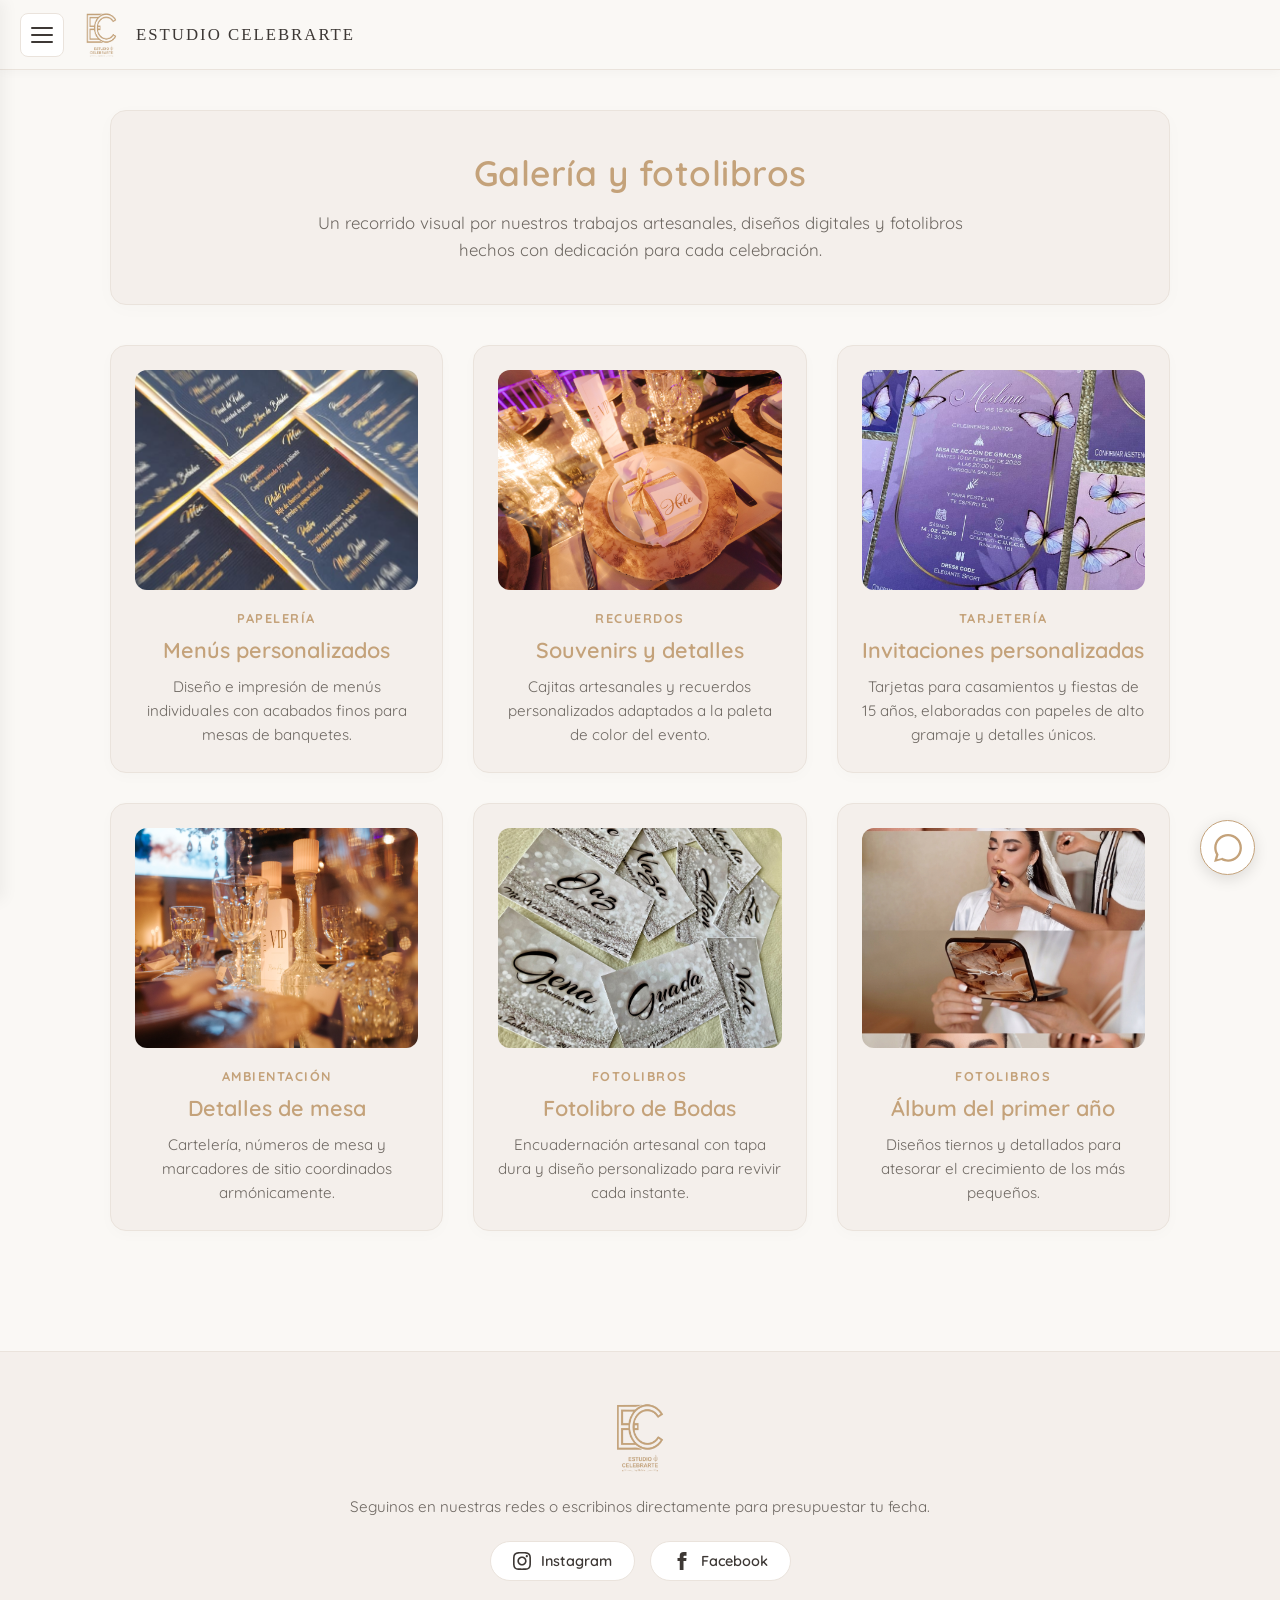
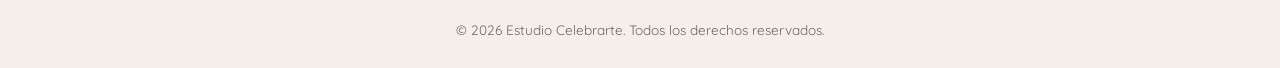
==== teamplates/galeria.html @ ae44eafb "Add files via upload" ====
<!DOCTYPE html>
<html lang="es">
<head>
  <meta charset="UTF-8">
  <meta name="viewport" content="width=device-width, initial-scale=1.0">
  <meta property="og:title" content="Estudio Celebrarte - Organización de Eventos">
  <meta property="og:description" content="Diseño y ambientación para tus celebraciones.">
  <meta property="og:image" content="link-de-tu-imagen.jpg">
  <meta name="description" content="Estudio Celebrarte: Organización, ambientación y diseño de eventos. Hacemos tu celebración inolvidable.">
  <title>Galería y fotolibros - Estudio Celebrarte</title>
  <link rel="icon" type="image/png" href="logo.png">
  <link rel="stylesheet" href="../static/css/galeria/styles.css">
</head>
<body>

  <input type="checkbox" id="menu-toggle" class="menu-checkbox">

  <header class="top-bar">
    <label for="menu-toggle" class="hamburger-btn" aria-label="Abrir menú">
      <span></span>
      <span></span>
      <span></span>
    </label>

    <a href="index.html" class="header-logo-ec">
      <img src="../static/images/logo.png" alt="Logotipo de Estudio Celebrarte" class="logo-img-mini">
      <span class="header-brand-title">ESTUDIO CELEBRARTE</span>
    </a>
  </header>

  <nav class="sidebar">
    <div class="sidebar-header">
      <img src="../static/images/logo.png" alt="Logotipo de Estudio Celebrarte" class="sidebar-logo-img">
      <label for="menu-toggle" class="close-btn">&times;</label>
    </div>

    <ul class="nav-links">
      <li><a href="index.html">Inicio</a></li>
      <li><a href="galeria.html" class="active">Galería y fotolibros</a></li>
      <li><a href="servicios.html">Servicios</a></li>
      <li><a href="nosotros.html">Contacto</a></li>
      <li>
        <button id="themeToggle" class="theme-toggle-btn" aria-label="Cambiar tema">
          <span id="themeText">Modo Oscuro</span>
        </button>
      </li>
    </ul>
  </nav>

  <main class="main-content">
    
    <header class="galeria-header">
      <h1 class="titulo-galeria">Galería y fotolibros</h1>
      <p class="descripcion-galeria">Un recorrido visual por nuestros trabajos artesanales, diseños digitales y fotolibros hechos con dedicación para cada celebración.</p>
    </header>

    <section class="galeria-grid">

      <!-- TARJETA 1: MENÚS PERSONALIZADOS -->
      <article class="galeria-card">
        <img src="../static/images/imagen1.jpeg" alt="Menús personalizados" class="galeria-card-img">
        <div class="galeria-card-body">
          <span class="categoria-tag">Papelería</span>
          <h2 class="card-titulo">Menús personalizados</h2>
          <p class="card-texto">Diseño e impresión de menús individuales con acabados finos para mesas de banquetes.</p>
        </div>
      </article>

      <!-- TARJETA 2: SOUVENIRS Y DETALLES -->
      <article class="galeria-card">
        <img src="../static/images/souvenir.jpg" alt="Souvenirs y Detalles" class="galeria-card-img">
        <div class="galeria-card-body">
          <span class="categoria-tag">Recuerdos</span>
          <h2 class="card-titulo">Souvenirs y detalles</h2>
          <p class="card-texto">Cajitas artesanales y recuerdos personalizados adaptados a la paleta de color del evento.</p>
        </div>
      </article>

      <!-- TARJETA 3: INVITACIONES PERSONALIZADAS -->
      <article class="galeria-card">
        <img src="../static/images/invitacionimpresa.jpeg" alt="Invitaciones personalizadas" class="galeria-card-img">
        <div class="galeria-card-body">
          <span class="categoria-tag">Tarjetería</span>
          <h2 class="card-titulo">Invitaciones personalizadas</h2>
          <p class="card-texto">Tarjetas para casamientos y fiestas de 15 años, elaboradas con papeles de alto gramaje y detalles únicos.</p>
        </div>
      </article>

      <!-- TARJETA 4: DETALLES DE MESA -->
      <article class="galeria-card">
        <img src="../static/images/numeromesa.jpg" alt="Detalles de Mesa y Ambientación" class="galeria-card-img">
        <div class="galeria-card-body">
          <span class="categoria-tag">Ambientación</span>
          <h2 class="card-titulo">Detalles de mesa</h2>
          <p class="card-texto">Cartelería, números de mesa y marcadores de sitio coordinados armónicamente.</p>
        </div>
      </article>

      <!-- TARJETA 5: FOTOLIBRO DE BODAS -->
      <article class="galeria-card">
        <img src="../static/images/imagen2.jpeg" alt="Fotolibro de Bodas" class="galeria-card-img">
        <div class="galeria-card-body">
          <span class="categoria-tag">Fotolibros</span>
          <h2 class="card-titulo">Fotolibro de Bodas</h2>
          <p class="card-texto">Encuadernación artesanal con tapa dura y diseño personalizado para revivir cada instante.</p>
        </div>
      </article>

      <!-- TARJETA 6: ÁLBUM PRIMER AÑO -->
      <article class="galeria-card">
        <img src="../static/images/maquillaje.jpg" alt="Maquillaje y preparación para novias" class="galeria-card-img">
        <div class="galeria-card-body">
          <span class="categoria-tag">Fotolibros</span>
          <h2 class="card-titulo">Álbum del primer año</h2>
          <p class="card-texto">Diseños tiernos y detallados para atesorar el crecimiento de los más pequeños.</p>
        </div>
      </article>

    </section>

  </main>

  <a href="https://wa.me/+5491161277512?text=Hola!%20Quisiera%20consultar%20por%20los%20servicios%20de%20Estudio%20Celebrarte" class="btn-whatsapp-flotante" target="_blank" aria-label="Contacto por WhatsApp">
    <svg viewBox="0 0 24 24">
      <path d="M.057 24l1.687-6.163c-1.041-1.804-1.588-3.849-1.587-5.946.003-6.556 5.338-11.891 11.893-11.891 3.181.001 6.167 1.24 8.413 3.488 2.245 2.248 3.481 5.236 3.48 8.414-.003 6.557-5.338 11.892-11.893 11.892-1.99-.001-3.951-.5-5.688-1.448l-6.305 1.654zm6.597-3.807c1.676.995 3.276 1.591 5.392 1.592 5.448 0 9.886-4.434 9.889-9.885.002-5.462-4.415-9.89-9.881-9.892-5.452 0-9.887 4.434-9.889 9.884-.001 2.225.651 3.891 1.746 5.634l-1.099 4.016 4.062-1.065z"/>
    </svg>
  </a>

  <footer class="footer" id="contacto">
    <div class="footer-contenido">
      <img src="../static/images/logo.png" alt="Logotipo de Estudio Celebrarte" class="footer-logo-img">
      <p class="footer-texto">Seguinos en nuestras redes o escribinos directamente para presupuestar tu fecha.</p>
      
      <div class="footer-redes">
        <a href="https://www.instagram.com/estudiocelebrarte/?utm_source=ig_web_button_share_sheet" target="_blank" class="btn-red">
          <svg viewBox="0 0 24 24">
            <path d="M12 2.163c3.204 0 3.584.012 4.85.07 3.252.148 4.771 1.691 4.919 4.919.058 1.265.069 1.645.069 4.849 0 3.205-.012 3.584-.069 4.849-.149 3.225-1.664 4.771-4.919 4.919-1.266.058-1.644.07-4.85.07-3.204 0-3.584-.012-4.849-.07-3.26-.149-4.771-1.699-4.919-4.92-.058-1.265-.07-1.644-.07-4.849 0-3.204.013-3.583.07-4.849.149-3.227 1.664-4.771 4.919-4.919 1.266-.057 1.645-.069 4.849-.069zm0-2.163c-3.259 0-3.667.014-4.947.072-4.358.2-6.78 2.618-6.98 6.98-.059 1.281-.073 1.689-.073 4.948 0 3.259.014 3.668.072 4.948.2 4.358 2.618 6.78 6.98 6.98 1.281.058 1.689.072 4.948.072 3.259 0 3.668-.014 4.948-.072 4.354-.2 6.782-2.618 6.979-6.98.059-1.28.073-1.689.073-4.948 0-3.259-.014-3.667-.072-4.947-.196-4.354-2.617-6.78-6.979-6.98-1.281-.059-1.69-.073-4.949-.073zm0 5.838c-3.403 0-6.162 2.759-6.162 6.162s2.759 6.163 6.162 6.163 6.162-2.759 6.162-6.163c0-3.403-2.759-6.162-6.162-6.162zm0 10.162c-2.209 0-4-1.79-4-4 0-2.209 1.791-4 4-4s4 1.791 4 4c0 2.21-1.791 4-4 4zm6.406-11.845c-.796 0-1.441.645-1.441 1.44s.645 1.44 1.441 1.44c.795 0 1.439-.645 1.439-1.44s-.644-1.44-1.439-1.44z"/>
          </svg>
          <span>Instagram</span>
        </a>

        <a href="https://facebook.com" target="_blank" class="btn-red">
          <svg viewBox="0 0 24 24">
            <path d="M9 8H6v4h3v12h5V12h3.642L18 8h-4V6.333C14 5.374 14.5 5 15.5 5H18V0h-3.808C10.592 0 9 1.583 9 4.615V8z"/>
          </svg>
          <span>Facebook</span>
        </a>
      </div>

      <p class="footer-derechos">&copy; 2026 Estudio Celebrarte. Todos los derechos reservados.</p>
    </div>
  </footer>

  <button id="btnTop" title="Volver arriba">&#8679;</button>

  <script>
    const btnTop = document.getElementById("btnTop");

    window.addEventListener("scroll", function() {
      if (document.body.scrollTop > 300 || document.documentElement.scrollTop > 300) {
        btnTop.style.display = "block";
      } else {
        btnTop.style.display = "none";
      }
    });

    if (btnTop) {
      btnTop.addEventListener("click", function() {
        window.scrollTo({
          top: 0,
          behavior: "smooth"
        });
      });
    }

    const themeToggleBtn = document.getElementById('themeToggle');
    const themeText = document.getElementById('themeText');

    const currentTheme = localStorage.getItem('theme');

    if (currentTheme === 'dark') {
      document.body.classList.add('dark-mode');
      if (themeText) themeText.textContent = 'Modo Claro';
    }

    if (themeToggleBtn) {
      themeToggleBtn.addEventListener('click', () => {
        document.body.classList.toggle('dark-mode');

        const isDark = document.body.classList.contains('dark-mode');

        if (isDark) {
          if (themeText) themeText.textContent = 'Modo Claro';
          localStorage.setItem('theme', 'dark');
        } else {
          if (themeText) themeText.textContent = 'Modo Oscuro';
          localStorage.setItem('theme', 'light');
        }
      });
    }
  </script>
</body>
</html>
---- static/css/galeria/styles.css ----
/* --- IMPORTAR FUENTE REDONDEADA Y LINDA (Quicksand) --- */
    @import url('https://fonts.googleapis.com/css2?family=Quicksand:wght@400;500;600;700&display=swap');

    /* --- RESET BÃSICO Y VARIABLES DE COLOR --- */
    * {
      margin: 0;
      padding: 0;
      box-sizing: border-box;
    }

    /* --- PALETA MODO CLARO (Basada en el modelo "Nuestra Esencia & Taller") --- */
    :root {
      --color-fondo: #FAF8F5;       /* Marfil de fondo general */
      --color-tarjeta: #F4EFEB;     /* Beige cÃ¡lido del modelo */
      --color-blanco: #FFFFFF;
      --color-texto: #3D3835;       /* Gris cÃ¡lido oscuro */
      --color-texto-suave: #6E6862; /* Texto secundario mÃ¡s suave */
      --color-dorado: #C4A27A;      /* Dorado sobrio */
      --color-borde: #EAE3DC;       /* Borde beige neutro muy suave */
      --color-header: rgba(250, 248, 245, 0.95);
      --fuente-principal: 'Georgia', serif;
      --fuente-secundaria: 'Helvetica Neue', Arial, sans-serif;
      --fuente-redondeada: 'Quicksand', sans-serif;
    }

    /* --- PALETA MODO OSCURO --- */
    body.dark-mode {
      --color-fondo: #1A1816;
      --color-tarjeta: #26221E;
      --color-blanco: #2A2622;
      --color-texto: #F3EFE9;
      --color-texto-suave: #D1C9C1;
      --color-borde: #3D3630;
      --color-header: rgba(26, 24, 22, 0.95);
    }

    body {
      font-family: var(--fuente-secundaria);
      background-color: var(--color-fondo);
      color: var(--color-texto);
      min-height: 100vh;
      transition: background-color 0.3s ease, color 0.3s ease;
    }

    /* --- BARRA SUPERIOR FIJA --- */
    .top-bar {
      position: fixed;
      top: 0;
      left: 0;
      width: 100%;
      height: 70px;
      background-color: var(--color-header);
      backdrop-filter: blur(5px);
      border-bottom: 1px solid var(--color-borde);
      display: flex;
      align-items: center;
      padding: 0 20px;
      gap: 15px;
      z-index: 100;
      box-shadow: 0 2px 10px rgba(0,0,0,0.03);
      transition: background-color 0.3s ease, border-color 0.3s ease;
    }

    .menu-checkbox {
      display: none;
    }

    .hamburger-btn {
      width: 44px;
      height: 44px;
      background-color: var(--color-blanco);
      border: 1px solid var(--color-borde);
      border-radius: 8px;
      display: flex;
      flex-direction: column;
      justify-content: center;
      align-items: center;
      gap: 5px;
      cursor: pointer;
      transition: background-color 0.3s ease, border-color 0.3s ease;
      flex-shrink: 0;
    }

    .hamburger-btn:hover {
      background-color: var(--color-tarjeta);
    }

    .hamburger-btn span {
      width: 22px;
      height: 2px;
      background-color: var(--color-texto);
      border-radius: 2px;
      transition: background-color 0.3s ease;
    }

    .header-logo-ec {
      display: flex;
      align-items: center;
      gap: 12px;
      text-decoration: none;
    }

    .logo-img-mini {
      height: 45px;
      width: auto;
      object-fit: contain;
    }

    .header-brand-title {
      font-family: var(--fuente-principal);
      font-size: 1.05rem;
      color: var(--color-texto);
      letter-spacing: 2px;
      transition: color 0.3s ease;
    }

    /* --- NAVEGACIÃ“N LATERAL DESLIZANTE --- */
    .sidebar {
      width: 280px;
      background-color: var(--color-blanco);
      border-right: 1px solid var(--color-borde);
      padding: 30px 20px;
      display: flex;
      flex-direction: column;
      position: fixed;
      top: 0;
      left: 0;
      height: 100vh;
      z-index: 101;
      transform: translateX(-100%);
      transition: transform 0.4s ease-in-out, background-color 0.3s ease, border-color 0.3s ease;
      box-shadow: 4px 0 15px rgba(0, 0, 0, 0.05);
    }

    .menu-checkbox:checked ~ .sidebar {
      transform: translateX(0);
    }

    .sidebar-header {
      display: flex;
      align-items: center;
      justify-content: space-between;
      margin-bottom: 40px;
    }

    .sidebar-logo-img {
      height: 55px;
      width: auto;
      object-fit: contain;
    }

    .close-btn {
      font-size: 1.8rem;
      color: var(--color-texto);
      cursor: pointer;
      line-height: 1;
      padding: 0 5px;
      transition: color 0.3s ease;
    }

    .close-btn:hover {
      color: var(--color-dorado);
    }

    .nav-links {
      list-style: none;
    }

    .nav-links li {
      margin-bottom: 18px;
    }

    .nav-links a {
      text-decoration: none;
      color: var(--color-texto);
      font-size: 0.95rem;
      letter-spacing: 1px;
      text-transform: uppercase;
      display: block;
      padding: 10px 15px;
      border-radius: 4px;
      transition: all 0.3s ease;
    }

    .nav-links a:hover,
    .nav-links a.active {
      background-color: var(--color-tarjeta);
      color: var(--color-dorado);
      font-weight: bold;
    }

    .theme-toggle-btn {
      background: transparent;
      border: 1px solid var(--color-dorado);
      color: var(--color-texto);
      font-size: 0.95rem;
      padding: 8px 16px;
      border-radius: 20px;
      cursor: pointer;
      display: inline-flex;
      align-items: center;
      justify-content: center;
      transition: all 0.3s ease;
      width: 100%;
    }

    .theme-toggle-btn:hover {
      background-color: var(--color-dorado);
      color: #FFFFFF;
    }

    /* --- CONTENIDO PRINCIPAL --- */
    .main-content {
      padding: 110px 20px 60px 20px;
      max-width: 1100px;
      margin: 0 auto;
    }

    /* --- ENCABEZADO ESTILO MODELO --- */
    .galeria-header {
      background-color: var(--color-tarjeta);
      border: 1px solid var(--color-borde);
      border-radius: 16px;
      padding: 40px 30px;
      text-align: center;
      margin-bottom: 40px;
      box-shadow: 0 4px 20px rgba(0, 0, 0, 0.02);
    }

    .titulo-galeria {
      font-family: var(--fuente-redondeada);
      font-size: 2.2rem;
      color: var(--color-dorado);
      letter-spacing: 0.5px;
      margin-bottom: 15px;
      font-weight: 600;
    }

    .descripcion-galeria {
      font-family: var(--fuente-redondeada);
      font-size: 1.05rem;
      color: var(--color-texto-suave);
      max-width: 700px;
      margin: 0 auto;
      line-height: 1.6;
    }

    /* --- GRILLA DE LA GALERÃA --- */
    .galeria-grid {
      display: grid;
      grid-template-columns: repeat(auto-fill, minmax(320px, 1fr));
      gap: 30px;
      margin-bottom: 60px;
    }

    /* --- CARD SEGÃšN EL MODELO REQUERIDO --- */
    .galeria-card {
      background-color: var(--color-tarjeta);
      border: 1px solid var(--color-borde);
      border-radius: 16px;
      padding: 24px;
      box-shadow: 0 4px 15px rgba(0, 0, 0, 0.02);
      transition: transform 0.3s ease, box-shadow 0.3s ease;
      display: flex;
      flex-direction: column;
      align-items: center;
      text-align: center;
    }

    .galeria-card:hover {
      transform: translateY(-5px);
      box-shadow: 0 8px 25px rgba(0, 0, 0, 0.06);
    }

    .galeria-card-img {
      width: 100%;
      height: 220px;
      object-fit: cover;
      border-radius: 12px;
      margin-bottom: 20px;
      display: block;
    }

    .galeria-card-body {
      display: flex;
      flex-direction: column;
      align-items: center;
      flex-grow: 1;
    }

    .categoria-tag {
      font-family: var(--fuente-redondeada);
      font-size: 0.8rem;
      text-transform: uppercase;
      letter-spacing: 1.5px;
      color: var(--color-dorado);
      font-weight: 700;
      margin-bottom: 10px;
    }

    .card-titulo {
      font-family: var(--fuente-redondeada);
      font-size: 1.35rem;
      color: var(--color-dorado);
      margin-bottom: 12px;
      font-weight: 600;
    }

    .card-texto {
      font-family: var(--fuente-redondeada);
      font-size: 0.95rem;
      color: var(--color-texto-suave);
      line-height: 1.6;
    }

    /* --- PIE DE PÃGINA (FOOTER) --- */
    .footer {
      background-color: var(--color-tarjeta);
      border-top: 1px solid var(--color-borde);
      padding: 50px 20px 30px 20px;
      text-align: center;
    }

    .footer-contenido {
      max-width: 800px;
      margin: 0 auto;
      display: flex;
      flex-direction: column;
      align-items: center;
      gap: 25px;
    }

    .footer-logo-img {
      height: 70px;
      width: auto;
      object-fit: contain;
    }

    .footer-texto {
      font-family: var(--fuente-redondeada);
      font-size: 0.95rem;
      color: var(--color-texto-suave);
    }

    .footer-redes {
      display: flex;
      gap: 15px;
      justify-content: center;
    }

    .btn-red {
      display: inline-flex;
      align-items: center;
      gap: 10px;
      padding: 10px 22px;
      border: 1px solid var(--color-borde);
      background-color: var(--color-blanco);
      color: var(--color-texto);
      text-decoration: none;
      border-radius: 30px;
      font-family: var(--fuente-redondeada);
      font-size: 0.9rem;
      font-weight: 600;
      transition: all 0.3s ease;
    }

    .btn-red svg {
      width: 18px;
      height: 18px;
      fill: var(--color-texto);
      transition: fill 0.3s ease;
    }

    .btn-red:hover {
      border-color: var(--color-dorado);
      color: var(--color-dorado);
      transform: translateY(-2px);
      box-shadow: 0 4px 10px rgba(196, 162, 122, 0.15);
    }

    .btn-red:hover svg {
      fill: var(--color-dorado);
    }

    .footer-derechos {
      font-family: var(--fuente-redondeada);
      font-size: 0.85rem;
      color: var(--color-texto-suave);
      margin-top: 15px;
    }

    /* --- BOTÃ“N FLOTANTE WHATSAPP --- */
    .btn-whatsapp-flotante {
      position: fixed;
      bottom: 25px;
      right: 25px;
      z-index: 99;
      background-color: var(--color-blanco);
      border: 1px solid var(--color-dorado);
      width: 55px;
      height: 55px;
      border-radius: 50%;
      display: flex;
      align-items: center;
      justify-content: center;
      box-shadow: 0 4px 15px rgba(0, 0, 0, 0.12);
      text-decoration: none;
      transition: transform 0.3s ease, background-color 0.3s ease;
    }

    .btn-whatsapp-flotante svg {
      width: 28px;
      height: 28px;
      fill: var(--color-dorado);
      transition: fill 0.3s ease;
    }

    .btn-whatsapp-flotante:hover {
      transform: scale(1.08);
      background-color: var(--color-dorado);
    }

    .btn-whatsapp-flotante:hover svg {
      fill: #FFFFFF;
    }

    #btnTop {
      display: none;
      position: fixed;
      bottom: 90px;
      right: 25px;
      z-index: 98;
      border: 1px solid var(--color-dorado);
      background-color: var(--color-blanco);
      color: var(--color-dorado);
      cursor: pointer;
      width: 45px;
      height: 45px;
      border-radius: 50%;
      box-shadow: 0 4px 12px rgba(0, 0, 0, 0.1);
      font-size: 18px;
      transition: all 0.3s ease;
    }

    #btnTop:hover {
      background-color: var(--color-dorado);
      color: #FFFFFF;
      transform: translateY(-3px);
    }

    html {
      scroll-behavior: smooth;
    }
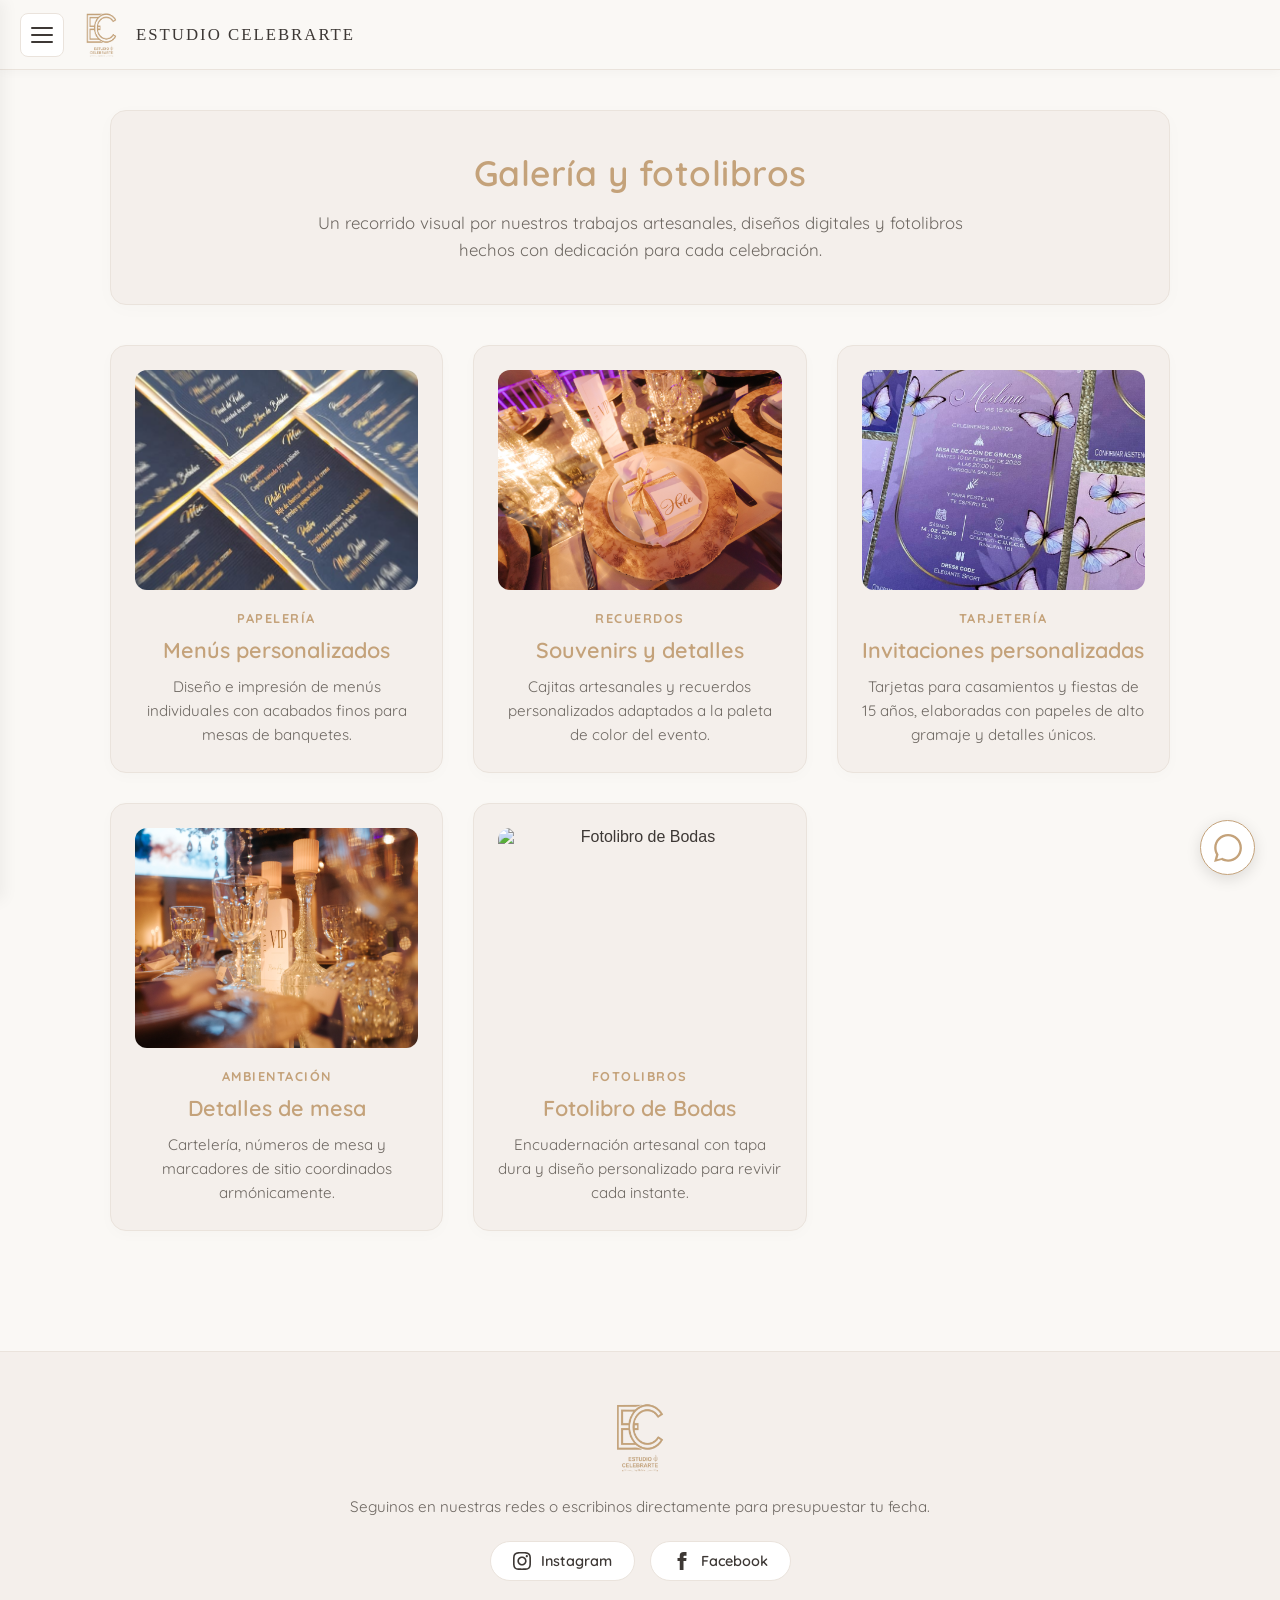
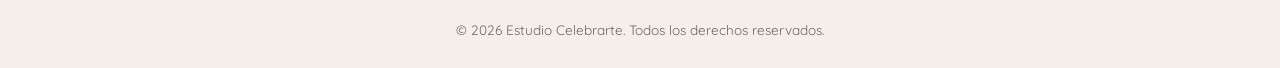
==== commit a5142d15: "Fix HTML structure and restore content in galeria.html" ====
--- a/teamplates/galeria.html
+++ b/teamplates/galeria.html
@@ -8,7 +8,7 @@
   <meta property="og:image" content="link-de-tu-imagen.jpg">
   <meta name="description" content="Estudio Celebrarte: Organización, ambientación y diseño de eventos. Hacemos tu celebración inolvidable.">
   <title>Galería y fotolibros - Estudio Celebrarte</title>
-  <link rel="icon" type="image/png" href="logo.png">
+  <link rel="icon" type="image/png" href="../static/images/logo.png">
   <link rel="stylesheet" href="../static/css/galeria/styles.css">
 </head>
 <body>
@@ -22,7 +22,7 @@
       <span></span>
     </label>
 
-    <a href="index.html" class="header-logo-ec">
+    <a href="../index.html#inicio" class="header-logo-ec">
       <img src="../static/images/logo.png" alt="Logotipo de Estudio Celebrarte" class="logo-img-mini">
       <span class="header-brand-title">ESTUDIO CELEBRARTE</span>
     </a>
@@ -35,10 +35,10 @@
     </div>
 
     <ul class="nav-links">
-      <li><a href="index.html">Inicio</a></li>
-      <li><a href="galeria.html" class="active">Galería y fotolibros</a></li>
-      <li><a href="servicios.html">Servicios</a></li>
-      <li><a href="nosotros.html">Contacto</a></li>
+      <li><a href="../index.html#inicio">Inicio</a></li>
+      <li><a href="../teamplates/galeria.html" class="active">Galería y fotolibros</a></li>
+      <li><a href="../teamplates/servicios.html">Servicios</a></li>
+      <li><a href="../teamplates/nosotros.html">Contacto</a></li>
       <li>
         <button id="themeToggle" class="theme-toggle-btn" aria-label="Cambiar tema">
           <span id="themeText">Modo Oscuro</span>
@@ -98,21 +98,11 @@
 
       <!-- TARJETA 5: FOTOLIBRO DE BODAS -->
       <article class="galeria-card">
-        <img src="../static/images/imagen2.jpeg" alt="Fotolibro de Bodas" class="galeria-card-img">
+        <img src="https://d2eebw31vcx88p.cloudfront.net/tiendadefotolibros/uploads/3b1d339851134522058c8cd3bbc3e50fb5e499f8.jpg.webp" alt="Fotolibro de Bodas" class="galeria-card-img">
         <div class="galeria-card-body">
           <span class="categoria-tag">Fotolibros</span>
           <h2 class="card-titulo">Fotolibro de Bodas</h2>
           <p class="card-texto">Encuadernación artesanal con tapa dura y diseño personalizado para revivir cada instante.</p>
-        </div>
-      </article>
-
-      <!-- TARJETA 6: ÁLBUM PRIMER AÑO -->
-      <article class="galeria-card">
-        <img src="../static/images/maquillaje.jpg" alt="Maquillaje y preparación para novias" class="galeria-card-img">
-        <div class="galeria-card-body">
-          <span class="categoria-tag">Fotolibros</span>
-          <h2 class="card-titulo">Álbum del primer año</h2>
-          <p class="card-texto">Diseños tiernos y detallados para atesorar el crecimiento de los más pequeños.</p>
         </div>
       </article>
 
@@ -200,4 +190,4 @@
     }
   </script>
 </body>
-</html>+</html>
